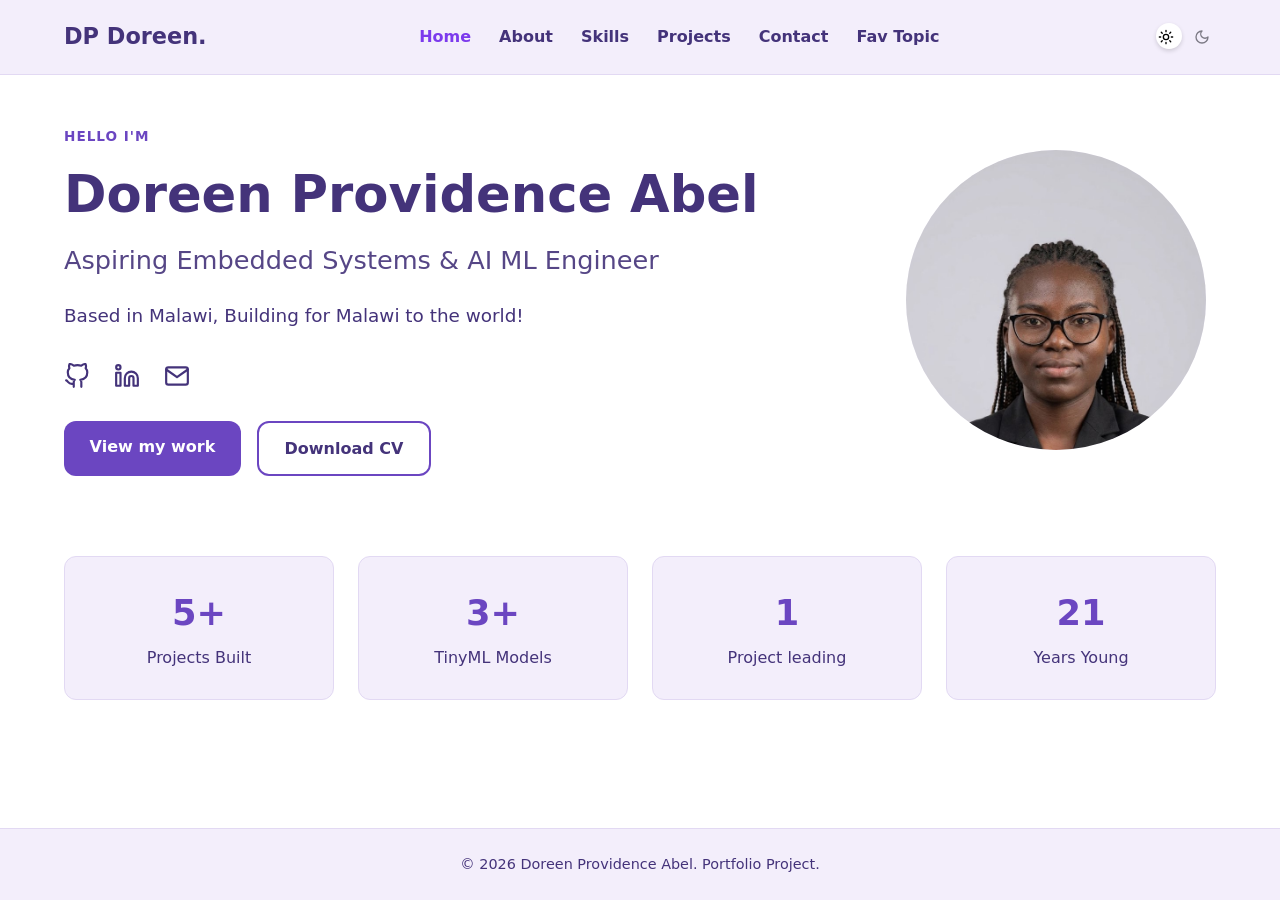
==== index.html @ f833980a "feat(hero): reposition core vector contact link paths between text rows and cta blocks" ====
<!DOCTYPE html>
<html lang="en">

<head>
    <meta charset="UTF-8">
    <meta name="viewport" content="width=device-width, initial-scale=1.0">
    <title>Doreen Providence Abel | Engineering Portfolio</title>
    <link rel="stylesheet" href="/css/style.css">
</head>

<body class="site-wrapper">

    <!-- UNIVERSAL HEADER COMPONENT -->
    <header>
        <nav class="nav-container">
            <div class="logo">DP Doreen.</div>

            <!-- Standard Desktop Navigation Links Container -->
            <ul class="nav-links">
                <li><a href="index.html" class="active">Home</a></li>
                <li><a href="about.html">About</a></li>
                <li><a href="skills.html">Skills</a></li>
                <li><a href="projects.html">Projects</a></li>
                <li><a href="contact.html">Contact</a></li>
                <li><a href="fav-topic.html">Fav Topic</a></li>
            </ul>

            <!-- Finalized Vector Pill Theme Switcher (Matches Your Design Reference) -->
            <button id="theme-toggle" class="theme-switch-pill" aria-label="Toggle Light and Dark Mode State">
                <span class="pill-thumb"></span>

                <!-- Vector Sun Line Icon -->
                <svg class="icon-sun" viewBox="0 0 24 24" fill="none" stroke="currentColor" stroke-width="2" stroke-linecap="round"
                    stroke-linejoin="round">
                    <circle cx="12" cy="12" r="4"></circle>
                    <path
                        d="M12 2v2M12 20v2M4.93 4.93l1.41 1.41M17.66 17.66l1.41 1.41M2 12h2M20 12h2M6.34 17.66l-1.41 1.41M19.07 4.93l-1.41 1.41">
                    </path>
                </svg>

                <!-- Vector Moon Line Icon -->
                <svg class="icon-moon" viewBox="0 0 24 24" fill="none" stroke="currentColor" stroke-width="2" stroke-linecap="round"
                    stroke-linejoin="round">
                    <path d="M12 3a6 6 0 0 0 9 9 9 9 0 1 1-9-9Z"></path>
                </svg>
            </button>

            <button id="hamburger-trigger" aria-label="Toggle Mobile Navigation Drawer">☰</button>
            </div>
        </nav>
    </header>


    <!-- HERO INTRODUCTION ELEMENT -->
    <main class="main-content">
        <section id="hero" class="hero-split-layout">
            <div class="hero-text-block">
                <span class="eyebrow-sub">HELLO I'M</span>
                <h1>Doreen Providence Abel</h1>
                <h2>Aspiring Embedded Systems & AI ML Engineer</h2>
                <p class="hero-tagline">Based in Malawi, Building for Malawi to the world!</p>
                <div class="hero-social-icons-row">
                    <!-- Clickable GitHub Vector Link -->
                    <a href="https://github.com/pro247" target="_blank" class="hero-icon-link" aria-label="Open GitHub Developer Node">
                        <svg viewBox="0 0 24 24" width="24" height="24" fill="none" stroke="currentColor" stroke-width="2"
                            stroke-linecap="round" stroke-linejoin="round">
                            <path
                                d="M9 19c-5 1.5-5-2.5-7-3m14 6v-3.87a3.37 3.37 0 0 0-.94-2.61c3.14-.35 6.44-1.54 6.44-7A5.44 5.44 0 0 0 20 4.77 5.07 5.07 0 0 0 19.91 1S18.73.65 16 2.48a13.38 13.38 0 0 0-7 0C6.27.65 5.09 1 5.09 1A5.07 5.07 0 0 0 5 4.77a5.44 5.44 0 0 0-1.5 3.78c0 5.42 3.3 6.61 6.44 7A3.37 3.37 0 0 0 9 18.13V22">
                            </path>
                        </svg>
                    </a>

                    <!-- Clickable LinkedIn Vector Link -->
                    <a href="https://www.linkedin.com/in/doreen-providence-abel " target="_blank" class="hero-icon-link"
                        aria-label="Open LinkedIn Professional Network">
                        <svg viewBox="0 0 24 24" width="24" height="24" fill="none" stroke="currentColor" stroke-width="2"
                            stroke-linecap="round" stroke-linejoin="round">
                            <path d="M16 8a6 6 0 0 1 6 6v7h-4v-7a2 2 0 0 0-2-2 2 2 0 0 0-2 2v7h-4v-7a6 6 0 0 1 6-6z"></path>
                            <rect x="2" y="9" width="4" height="12"></rect>
                            <circle cx="4" cy="4" r="2"></circle>
                        </svg>
                    </a>
                    <!-- Clickable Email Link (Routes straight to your Contact Terminal form page) -->
                    <a href="contact.html" class="hero-icon-link" aria-label="Route to Contact Terminal Form">
                        <svg viewBox="0 0 24 24" width="24" height="24" fill="none" stroke="currentColor" stroke-width="2"
                            stroke-linecap="round" stroke-linejoin="round">
                            <path d="M4 4h16c1.1 0 2 .9 2 2v12c0 1.1-.9 2-2 2H4c-1.1 0-2-.9-2-2V6c0-1.1.9-2 2-2z"></path>
                            <polyline points="22,6 12,13 2,6"></polyline>
                        </svg>
                    </a>
                </div>
                <div class="cta-action-group">
                    <a href="projects.html" class="btn btn-primary">View my work</a>
                    <a href="assets/Doreen_Abel's_CV.pdf" download class="btn btn-secondary">Download CV</a>
                </div>
            </div>

            <!-- Wireframe Canvas Circle Avatar Module Placeholder -->
            <div class="hero-avatar-wrapper">
                <img src="assets/Doreen_Profile_Photo.jpeg" alt="Doreen Providence Abel Avatar" class="avatar-img">

            </div>
        </section>

        <!-- 4-CELL GRID METRICS DISPLAY (Lecturer Layout Grid Criterion) -->
        <section id="metrics" class="metrics-panel-grid">
            <div class="metric-card">
                <h3>5+</h3>
                <p>Projects Built</p>
            </div>
            <div class="metric-card">
                <h3>3+</h3>
                <p>TinyML Models</p>
            </div>
            <div class="metric-card">
                <h3>1</h3>
                <p>Project leading</p>
            </div>
            <div class="metric-card">
                <h3>21</h3>
                <p>Years Young</p>
            </div>
        </section>
    </main>

    <!-- BOTTOM-CENTERED FIXED COPYRIGHT FOOTER -->
    <footer class="site-footer">
        <p>&copy; 2026 Doreen Providence Abel. Portfolio Project.</p>
    </footer>

    <script src="script.js"></script>
</body>

</html>
---- css/style.css ----
/* ==========================================================================
   1. GLOBAL SYSTEM VARIABLES (Calculated Palette & Universal Sans Font)
   ========================================================================== */
:root {
    /* Your Calculated Light Mode Design Palette Tokens */
    --color-bg: #FFFFFF;
    --color-surface: #F3EEFB;
    --color-text: #44337A;
    --color-accent: #6B46C1;
    --color-accent-hover: #7C3AED;
    --color-border: #E2D9F3;

    /* Layout Framework Sizing & Typography Scales */
    --font-sans: 'Inter', system-ui, -apple-system, sans-serif;
    /* Universal Clean Sans Regular Font Parameter */
    --max-width: 1200px;
    --radius: 12px;
    --transition: background-color 0.3s ease, color 0.3s ease, border-color 0.3s ease;
}

/* Dark Mode Variable Overrides (Theme Engine Variable Swap) */
[data-theme="dark"] {
    --color-bg: #121212;
    --color-surface: #1E1730;
    --color-text: #B794F4;
    --color-accent: #B794F4;
    --color-accent-hover: #D6BCFA;
    --color-border: #2D253E;
}

/* ==========================================================================
   2. STICKY FOOTER CORE ENGINE INITIALIZATION
   ========================================================================== */
* {
    box-sizing: border-box;
    margin: 0;
    padding: 0;
}

html,
body {
    height: 100%;
}

body {
    background-color: var(--color-bg);
    color: var(--color-text);
    font-family: var(--font-sans);
    transition: var(--transition);
    line-height: 1.6;
    display: flex;
    flex-direction: column;
    /* Vertically locks layout headers and footer parameters */
}

/* Container boxes center elements dynamically inside a fluid 12-column grid layout constraint */
main,
.main-content {
    flex: 1 0 auto;
    width: 100%;
    max-width: var(--max-width);
    margin: 0 auto;
    padding: 3rem 1.5rem;
}

/* Universal Fixed Sticky Bottom Centered Footer */
footer,
.site-footer {
    flex-shrink: 0;
    text-align: center;
    /* Forces copyright alignment to absolute bottom center */
    padding: 1.5rem;
    background-color: var(--color-surface);
    border-top: 1px solid var(--color-border);
    font-size: 0.9rem;
    font-weight: 500;
    transition: var(--transition);
}

/* Core Action Utility Buttons Tokens */
.btn {
    display: inline-block;
    padding: 0.8rem 1.6rem;
    background-color: var(--color-accent);
    color: #FFFFFF;
    text-decoration: none;
    border-radius: var(--radius);
    font-weight: 600;
    border: none;
    cursor: pointer;
    transition: var(--transition);
}

.btn:hover {
    background-color: var(--color-accent-hover);
}

/* ==========================================================================
   3. UNIVERSAL HEADERS & LINKS LOGIC (Flexbox Structural Rule)
   ========================================================================== */
header {
    background-color: var(--color-surface);
    border-bottom: 1px solid var(--color-border);
    transition: var(--transition);
    width: 100%;
}

.nav-container {
    max-width: var(--max-width);
    margin: 0 auto;
    display: flex;
    justify-content: space-between;
    align-items: center;
    padding: 1.2rem 1.5rem;
}

.logo {
    font-weight: 700;
    font-size: 1.4rem;
}

.nav-links {
    display: flex;
    list-style: none;
    gap: 1.75rem;
}

.nav-links a {
    color: var(--color-text);
    text-decoration: none;
    font-weight: 600;
    padding-bottom: 4px;
    transition: color 0.2s ease;
}

.nav-links a.active,
.nav-links a:hover {
    color: var(--color-accent-hover);
    border-bottom: none;
    text-decoration: none;

}

#theme-toggle {
    background: none;
    border: none;
    font-size: 1.3rem;
    cursor: pointer;
}

/* ==========================================================================
   4. HOME PAGE SCHEMATICS
   ========================================================================== */
.hero-split-layout {
    display: flex;
    justify-content: space-between;
    align-items: center;
    gap: 3rem;
    margin-bottom: 5rem;
    width: 100%;
}

.hero-text-block .eyebrow-sub {
    font-size: 0.85rem;
    font-weight: 700;
    letter-spacing: 1px;
    color: var(--color-accent);
}

.hero-text-block h1 {
    font-size: 3.2rem;
    font-weight: 700;
    margin: 0.3rem 0;
}

.hero-text-block {
    flex: 1;
    min-width: 0;
}

.hero-text-block h2 {
    font-size: 1.6rem;
    font-weight: 500;
    opacity: 0.9;
    margin-bottom: 1.25rem;
}

.hero-tagline {
    font-size: 1.15rem;
    margin-bottom: 2rem;
}

.cta-action-group {
    display: flex;
    gap: 1rem;
}

.btn-secondary {
    background-color: transparent;
    color: var(--color-text);
    border: 2px solid var(--color-accent);
}

.btn-secondary:hover {
    background-color: var(--color-surface);
}


.hero-avatar-wrapper {
    flex-shrink: 0;
    width: 320px;
    /* Absolute maximum boundary width */
    height: 320px;
    /* Absolute maximum boundary height */
    display: flex;
    justify-content: center;
    align-items: center;
    overflow: hidden;
    /* Prevents raw photo from blowing past the frame */
}

img.wireframe-avatar-circle,
.hero-avatar-wrapper img {
    width: 300px !important;
    /* Hard-locks the width to a clean, spacious dimension */
    height: 300px !important;
    /* Hard-locks the height to maintain a 1:1 square ratio block */
    max-width: 300px !important;
    max-height: 300px !important;
    border-radius: 50% !important;
    /* Crops rectangular picture corners into a flawless circle */
    object-fit: cover !important;
    object-position: center top !important;
    border: 3px var(--color-accent) !important;
    background-color: var(--color-surface);
    display: block !important;
}

.metrics-panel-grid {
    display: grid;
    grid-template-columns: repeat(4, 1fr);
    gap: 1.5rem;
}

.metric-card {
    background-color: var(--color-surface);
    border: 1px solid var(--color-border);
    padding: 1.75rem;
    border-radius: var(--radius);
    text-align: center;
}

.metric-card h3 {
    font-size: 2.2rem;
    color: var(--color-accent);
    margin-bottom: 0.25rem;
}

/* ==========================================================================
   5. ABOUT PAGE SCHEMATICS (Split Level Layout Dashboard)
   ========================================================================== */
.about-dashboard-layout {
    display: flex;
    gap: 3rem;
}

.profile-aside-card {
    flex: 1;
    background-color: var(--color-surface);
    border: 1px solid var(--color-border);
    border-radius: var(--radius);
    padding: 2.2rem;
    align-self: flex-start;
}

.profile-circle-placeholder {
    width: 85px;
    height: 85px;
    border-radius: 50%;
    background-color: var(--color-accent);
    color: #FFFFFF;
    display: flex;
    justify-content: center;
    align-items: center;
    font-weight: 700;
    font-size: 1.6rem;
    margin-bottom: 1.25rem;
}

.profile-subtitle-tag {
    font-size: 0.95rem;
    font-weight: 500;
    opacity: 0.8;
}

.card-separator {
    border: 0;
    height: 1px;
    background-color: var(--color-border);
    margin: 1.25rem 0;
}

.meta-data-table {
    list-style: none;
}

.meta-data-table li {
    padding: 0.6rem 0;
    border-bottom: 1px solid var(--color-border);
    font-size: 0.95rem;
}

.content-stream-panel {
    flex: 2;
}

.narrative-block,
.milestones-block {
    margin-bottom: 3rem;
}

.narrative-block h2,
.milestones-block h2,
.experience-block h2 {
    margin-bottom: 1.25rem;
    font-weight: 700;
}

.narrative-block p {
    margin-bottom: 1rem;
    font-size: 1.05rem;
}

.timeline-event-card {
    background-color: var(--color-surface);
    border-left: 4px solid var(--color-accent);
    padding: 1.5rem;
    margin-bottom: 1.5rem;
    border-radius: 0 var(--radius) var(--radius) 0;
}

.timeline-date {
    display: block;
    font-size: 0.85rem;
    font-weight: 700;
    color: var(--color-accent);
    margin-bottom: 0.35rem;
}

/* ==========================================================================
   6. SKILLS METRICS GRIDS STYLING
   ========================================================================== */
.skills-dashboard-grid {
    display: grid;
    grid-template-columns: 1fr 1fr;
    gap: 3rem;
}

.skills-column h2 {
    margin-bottom: 1.5rem;
    border-bottom: 2px solid var(--color-surface);
    padding-bottom: 0.5rem;
}

.skill-item {
    margin-bottom: 1.5rem;
}

.skill-name {
    display: block;
    font-weight: 600;
    margin-bottom: 0.5rem;
}

.progress-track {
    background-color: var(--color-surface);
    border: 1px solid var(--color-border);
    height: 14px;
    width: 100%;
    border-radius: 6px;
    overflow: hidden;
}

.progress-bar {
    background-color: var(--color-accent);
    height: 100%;
    border-radius: 6px;
}

/* ==========================================================================
   7. PROJECTS PAGE STYLING (Exact Parity Copy with your Figma Screenshot)
   ========================================================================== */
.projects-hero-header {
    margin-bottom: 3rem;
}

.projects-hero-header .eyebrow-text {
    font-size: 0.9rem;
    font-weight: 700;
    text-transform: uppercase;
    color: var(--color-accent);
}

.projects-hero-header h1 {
    font-size: 3rem;
    font-weight: 700;
    margin: 0.2rem 0;
}

.projects-showcase-grid {
    display: grid;
    grid-template-columns: repeat(3, 1fr);
    /* Enforces 3 Columns side-by-side matching desktop wireframe columns */
    gap: 1.5rem;
    margin-bottom: 5rem;
}

.project-card {
    background-color: var(--color-surface);
    border: 1px solid var(--color-border);
    border-radius: var(--radius);
    padding: 1.75rem;
    display: flex;
    flex-direction: column;
    min-height: 240px;
    transition: var(--transition);
}

.card-domain {
    font-size: 0.75rem;
    font-weight: 700;
    opacity: 0.6;
    text-transform: uppercase;
    letter-spacing: 0.5px;
}

.project-card h3 {
    font-size: 1.4rem;
    margin: 0.4rem 0;
    font-weight: 700;
}

.card-desc {
    font-size: 0.95rem;
    margin-bottom: 1.5rem;
    flex-grow: 1;
}

.tech-badge-container {
    display: flex;
    flex-wrap: wrap;
    gap: 0.5rem;
    margin-top: auto;
}

.tech-tag {
    background-color: var(--color-bg);
    border: 1px solid var(--color-border);
    padding: 0.3rem 0.65rem;
    font-size: 0.75rem;
    border-radius: 6px;
    font-weight: 600;
}

.soon-card {
    border: 1px dashed var(--color-accent);
    background-color: transparent;
    justify-content: center;
    text-align: center;
}

/* GitHub Async Display Section */
.github-cards-grid {
    display: grid;
    grid-template-columns: repeat(auto-fill, minmax(290px, 1fr));
    gap: 1.5rem;
    margin-top: 2rem;
}

/*8. FAVORITE TOPIC LONGFORM ARTICLE VIEW */

.article-header {
    text-align: center;
    margin-bottom: 3rem;
}

.wireframe-image-block {
    background-color: var(--color-surface);
    border: 1px solid var(--color-border);
    border-radius: var(--radius);
    margin: 2.5rem 0;
    padding: 1.5rem;
}

.x-box-graphic {
    position: relative;
    width: 100%;
    height: 220px;
    display: flex;
    justify-content: center;
    align-items: center;
}

.x-box-graphic svg {
    position: absolute;
    top: 0;
    left: 0;
    width: 100%;
    height: 100%;
    opacity: 0.3;
}

.placeholder-caption {
    position: relative;
    z-index: 5;
    background-color: var(--color-bg);
    padding: 0.6rem 1.2rem;
    border-radius: var(--radius);
    border: 1px solid var(--color-border);
    font-size: 0.85rem;
    font-weight: 500;
}

/* ==========================================================================9. CONTACT FORMS SCHEMATICS========================================================================== */
.contact-grid-wrapper {
    display: grid;
    grid-template-columns: 1fr 1.3fr;
    gap: 4rem;
}

.message-form-panel {
    background-color: var(--color-surface);
    border: 1px solid var(--color-border);
    padding: 2.5rem;
    border-radius: var(--radius);
}

.form-row-split {
    display: grid;
    grid-template-columns: 1fr 1fr;
    gap: 1.25rem;
}

.input-group {
    margin-bottom: 1.4rem;
}

.input-group label {
    display: block;
    font-size: 0.85rem;
    font-weight: 700;
    margin-bottom: 0.4rem;
}

.input-group input,
.input-group textarea {
    width: 100%;
    padding: 0.8rem;
    border: 1px solid var(--color-border);
    background-color: var(--color-bg);
    color: var(--color-text);
    font-family: var(--font-sans);
    border-radius: 8px;
}

.btn-submit {
    width: 100%;
    padding: 0.9rem;
    font-size: 1rem;
}

/* ==========================================================================10. MOBILE CROSS-VIEWPORT FALLBACK OVERRIDES (Responsive Compaction Engine)========================================================================== */
@media (max-width: 950px) {

    main,
    .main-content {
        padding: 2rem 1.25rem;
    }

    .nav-container {
        flex-direction: column;
        gap: 1.25rem;
    }

    .nav-links {
        flex-wrap: wrap;
        justify-content: center;
        gap: 1.2rem;
    }

    #hero {
        flex-direction: column-reverse;
        text-align: center;
    }

    .cta-action-group {
        justify-content: center;
    }

    .metrics-panel-grid {
        grid-template-columns: repeat(2, 1fr);
    }

    .about-dashboard-layout,
    .skills-dashboard-grid,
    .contact-grid-wrapper {
        grid-template-columns: 1fr;
        display: flex;
        flex-direction: column;
        gap: 2rem;
    }

    /* Collapses the 3-column project cards grid down into single file column matching mobile wireframes */
    .projects-showcase-grid {
        grid-template-columns: 1fr;
    }

    .form-row-split {
        grid-template-columns: 1fr;
        gap: 0;
    }
}

/* ==========================================================================
   FIGMA CANVAS ALIGNED SKILLS PAGE STYLING (Screenshot Parity Grounding)
   ========================================================================== */
.skills-hero-header {
    margin-bottom: 3rem;
}

.skills-hero-header .eyebrow-text {
    font-size: 0.95rem;
    font-weight: 600;
    text-transform: uppercase;
    color: var(--color-accent);
}

.skills-hero-header h1 {
    font-size: 3rem;
    margin: 0.2rem 0;
    font-weight: 700;
}

/* 2-Column Wide Dashboard Splitting Layout Base */
.skills-dashboard-grid {
    display: grid;
    grid-template-columns: 1fr 1fr;
    /* Spans perfectly across your grid columns */
    gap: 2rem;
}

/* The larger background panel containers from your screenshot */
.skills-column-card {
    background-color: var(--color-surface);
    border: 1px solid var(--color-border);
    border-radius: var(--radius);
    padding: 2.2rem;
}

.skills-column-card h2 {
    font-size: 1.35rem;
    font-weight: 700;
    margin-bottom: 1.5rem;
}

.skills-list-stack {
    display: flex;
    flex-direction: column;
    gap: 0.85rem;
}

/* White rounded-corner individual badge cards directly mirroring your wireframe fields */
.skill-badge-row {
    background-color: var(--color-bg);
    color: var(--color-text);
    border: 1px solid var(--color-border);
    padding: 0.85rem 1.25rem;
    border-radius: 6px;
    font-weight: 500;
    font-size: 1rem;
    transition: var(--transition);
}

.skill-badge-row:hover {
    border-color: var(--color-accent);
    padding-left: 1.5rem;
    /* Subtle elegant hover shift interaction */
}

/* Media Query overrides break columns vertically automatically for narrow mobile frames */
@media (max-width: 850px) {
    .skills-dashboard-grid {
        grid-template-columns: 1fr;
        gap: 1.5rem;
    }
}

/* ==========================================================================
   FAV TOPIC DOUBLE COLUMN SYSTEM STYLE MAP 
   ========================================================================== */
.article-master-heading {
    text-align: center;
    margin-bottom: 3.5rem;
}

.article-master-heading h1 {
    font-size: 2.5rem;
    font-weight: 700;
}

.article-split-grid {
    display: grid;
    grid-template-columns: 1fr 1fr;
    /* Two columns side-by-side matching columns 1-6 and 7-12 */
    gap: 3rem;
}

.wireframe-caption {
    font-size: 0.9rem;
    font-style: italic;
    opacity: 0.8;
    margin-top: 0.5rem;
    text-align: center;
}

.article-text-content h3 {
    font-size: 1.4rem;
    margin: 1.25rem 0 0.5rem 0;
    font-weight: 700;
}

.article-text-content p {
    font-size: 1.05rem;
    opacity: 0.9;
}

/* ==========================================================================
   404 ERROR STATE ABSOLUTE CENTERING ENGINE
   ========================================================================== */
.error-page-alignment {
    display: flex;
    justify-content: center;
    align-items: center;
    min-height: 65vh;
}

.error-centered-panel {
    text-align: center;
    max-width: 650px;
}

.error-code-title {
    font-size: 7rem;
    font-weight: 800;
    line-height: 1;
    color: var(--color-text);
    margin-bottom: 1rem;
}

.error-centered-panel h2 {
    font-size: 1.8rem;
    font-weight: 600;
    margin-bottom: 0.5rem;
}

.error-subtitle {
    font-size: 1rem;
    opacity: 0.8;
    margin-bottom: 2.5rem;
}

/* Responsive folding rule matches mobile configurations automatically */
@media (max-width: 850px) {
    .article-split-grid {
        grid-template-columns: 1fr;
        /* Collapses text columns straight down on phone frames */
        gap: 2rem;
    }
}

/* ==========================================================================
   404 SERVER EXCEPTION CUSTOM CANVAS OVERRIDES
   ========================================================================== */
.error-body-canvas {
    justify-content: center;
    align-items: center;
    background-color: var(--color-bg);
}

.error-page-alignment {
    display: flex;
    justify-content: center;
    align-items: center;
    min-height: 80vh;
    /* Expands container view since header block is removed */
}

/* ==========================================================================
   CONTACT SOCIAL CARDS GRID SYSTEM (Figma Design Parity Map)
   ========================================================================== */

/* 1. Split Layout Grid Wrapper */
.contact-grid-wrapper {
    display: grid;
    grid-template-columns: 1fr 1.3fr;
    /* Splits left column vs right form panel */
    gap: 3.5rem;
    margin-top: 2rem;
}

/* 2. Left Column Layout Spacing */
.social-links-panel .section-eyebrow {
    font-size: 0.9rem;
    font-weight: 700;
    text-transform: uppercase;
    letter-spacing: 0.5px;
    color: var(--color-accent);
}

.social-links-panel h2 {
    font-size: 2.5rem;
    font-weight: 700;
    margin: 0.2rem 0 0.75rem 0;
}

.section-tagline {
    font-size: 1.05rem;
    opacity: 0.9;
    margin-bottom: 2rem;
    line-height: 1.5;
}

/* 3. Vertical Stack Container for Your Cards */
.contact-method-cards {
    display: flex;
    flex-direction: column;
    gap: 1rem;
    /* Creates exact separation margins between boxes */
}

/* 4. The Individual Boxed Cards (Directly Mirroring Your Figma Boxes) */
.contact-card {
    background-color: var(--color-surface);
    /* Light purple calculated surface tint */
    border: 1px solid var(--color-border);
    border-radius: var(--radius);
    /* Rounded corner variables matching design system */
    padding: 1.25rem 1.5rem;
    display: flex;
    flex-direction: column;
    /* Stacks bold labels on top of text handles */
    gap: 0.25rem;
    text-decoration: none;
    /* Keeps anchors from displaying standard underlines */
    color: var(--color-text);
    transition: var(--transition);
}

/* Styling the Bold Technical Headers inside your cards */
.contact-card strong {
    font-size: 0.8rem;
    text-transform: uppercase;
    letter-spacing: 0.5px;
    color: var(--color-accent);
    font-weight: 700;
}

/* Styling the raw detail text labels inside your cards */
.contact-card span {
    font-size: 1rem;
    word-break: break-all;
    /* Keeps long email addresses from clipping out of the boxes */
}

/* Special styling override variant box for your Download Link Card */
.download-card {
    border: 1px solid var(--color-accent);
    cursor: pointer;
}

/* Interactive hover response tracking */
.contact-card:hover {
    border-color: var(--color-accent-hover);
    background-color: var(--color-bg);
    /* Swaps backgrounds smoothly to highlight focus */
    transform: translateY(-2px);
    /* Subtle shift up interaction */
}

/* 5. Mobile Responsive Auto-collapse Overrides */
@media (max-width: 900px) {
    .contact-grid-wrapper {
        grid-template-columns: 1fr;
        /* Collapses split panels onto single lines for phones */
        gap: 2.5rem;
    }
}

/* ==========================================================================
   CONTACT WORKSPACE LAYOUT (Figma Screenshot Grid Parity Mapping)
   ========================================================================== */

/* 1. Master Parallel Column Split */
.contact-grid-wrapper {
    display: grid;
    grid-template-columns: 1fr 1.15fr;
    /* Matches the exact spacing ratio from your screenshot */
    gap: 3.5rem;
    align-items: start;
    margin-top: 1.5rem;
}

.social-links-panel .section-eyebrow {
    font-size: 0.95rem;
    font-weight: 500;
    opacity: 0.8;
}

.social-links-panel h2 {
    font-size: 2.2rem;
    font-weight: 700;
    margin: 0.2rem 0 0.5rem 0;
}

.section-tagline {
    font-size: 1.05rem;
    opacity: 0.9;
    margin-bottom: 2.5rem;
    line-height: 1.5;
}

.contact-method-cards {
    display: flex;
    flex-direction: column;
    gap: 1.25rem;
    /* Precise spacing gap height separating tiles */
}

/* 2. Left Row Box Modules (Shaded Background Cards with Rounded Corners) */
.contact-card {
    background-color: var(--color-surface);
    /* Uses your purple design background token */
    border: 1px solid var(--color-border);
    border-radius: var(--radius);
    padding: 1.2rem 1.5rem;
    display: flex;
    align-items: center;
    /* Horizontally rows your placeholder icons alongside your text details */
    gap: 1.25rem;
    text-decoration: none;
    color: var(--color-text);
    transition: var(--transition);
}

/* Left Icon Placement Circular Node Box */
.card-icon-placeholder {
    width: 42px;
    height: 42px;
    border-radius: 50%;
    background-color: var(--color-bg);
    /* Contrast circle container */
    border: 1px solid var(--color-border);
    display: flex;
    justify-content: center;
    align-items: center;
    flex-shrink: 0;
}

/* Simple fallback visual center dot inside your icon holder circles */
.fallback-dot {
    width: 6px;
    height: 6px;
    border-radius: 50%;
    background-color: var(--color-accent);
}

.card-text-group {
    display: flex;
    flex-direction: column;
    gap: 0.15rem;
}

.card-text-group strong {
    font-size: 0.8rem;
    text-transform: uppercase;
    letter-spacing: 0.5px;
    opacity: 0.8;
}

.card-text-group span {
    font-size: 1rem;
    font-weight: 500;
    word-break: break-all;
}

/* Special full-width variant link block for your Resume container */
.download-card-node {
    cursor: pointer;
    font-weight: 600;
}

.contact-card:hover {
    border-color: var(--color-accent);
    background-color: var(--color-bg);
}

/* 3. Right Column Form Background Panel */
.message-form-panel {
    background-color: var(--color-surface);
    /* Shaded gray/purple container card panel matching your canvas */
    border: 1px solid var(--color-border);
    padding: 2.5rem;
    border-radius: var(--radius);
}

.form-row-split {
    display: grid;
    grid-template-columns: 1fr 1fr;
    /* Splitting row for First Name / Last Name */
    gap: 1.25rem;
}

.input-group {
    margin-bottom: 1.5rem;
}

.input-group label {
    display: block;
    font-size: 1rem;
    font-weight: 500;
    margin-bottom: 0.5rem;
}

/* Clear, borderless white text input elements directly matching your image blocks */
.input-group input,
.input-group textarea {
    width: 100%;
    padding: 0.9rem 1rem;
    border: 1px solid var(--color-border);
    background-color: var(--color-bg);
    /* Pure white internal input substrate */
    color: var(--color-text);
    font-family: var(--font-sans);
    border-radius: 6px;
    font-size: 1rem;
    transition: var(--transition);
}

.input-group input:focus,
.input-group textarea:focus {
    outline: none;
    border-color: var(--color-accent);
    background-color: var(--color-bg);
}

/* Centered submission button component box matching your bottom card track */
.btn-submit-node {
    width: 100%;
    padding: 1rem;
    background-color: var(--color-bg);
    /* Flat white card button appearance matching sketch reference */
    color: var(--color-text);
    border: 1px solid var(--color-border);
    border-radius: 6px;
    font-size: 1rem;
    font-weight: 600;
    cursor: pointer;
    transition: var(--transition);
}

.btn-submit-node:hover {
    background-color: var(--color-accent);
    color: #FFFFFF;
    border-color: var(--color-accent);
}

/* 4. Cross-Viewport Mobile Adjustments */
@media (max-width: 950px) {
    .contact-grid-wrapper {
        grid-template-columns: 1fr;
        display: flex;
        flex-direction: column;
        gap: 2rem;
    }

    .form-row-split {
        grid-template-columns: 1fr;
        gap: 0;
    }

    .message-form-panel {
        padding: 1.5rem;
    }
}

/* ==========================================================================
   MOBILE HAMBURGER DRAWER & RESPONSIVE NAV COMPONENT STYLES
   ========================================================================== */
.nav-utilities {
    display: flex;
    align-items: center;
    gap: 1.25rem;
}

#hamburger-trigger {
    display: none;
    /* Hidden by default on standard wide desktop monitors */
    background: none;
    border: none;
    font-size: 1.6rem;
    color: var(--color-text);
    cursor: pointer;
    padding: 0.25rem;
    transition: var(--transition);
}

/* Responsive Viewport Breakdown (Overrides standard mobile menu layout) */
@media (max-width: 950px) {
    #hamburger-trigger {
        display: block;
        /* Turns on the hamburger icon button component across phone frames */
    }

    /* Transforms the standard links row list into an absolute positioned drop-down panel */
    .nav-links {
        display: flex;
        flex-direction: column;
        position: absolute;
        top: 70px;
        /* Sits perfectly beneath the header row boundary line */
        left: 0;
        width: 100%;
        background-color: var(--color-surface);
        border-bottom: 2px solid var(--color-border);
        padding: 2rem;
        gap: 1.5rem;
        text-align: center;
        z-index: 999;

        /* Interactive Animation Logic: Hidden off-screen by default until class is added */
        opacity: 0;
        visibility: hidden;
        transform: translateY(-10px);
        transition: opacity 0.3s ease, transform 0.3s ease, visibility 0.3s ease;
    }

    /* Attached via JavaScript instantly when the hamburger button node is clicked */
    .nav-links.active {
        opacity: 1;
        visibility: visible;
        transform: translateY(0);
        border-bottom: none;
    }
}

/* ==========================================================================
   PILL SLIDER THEME TOGGLE (Figma Screenshot Design Parity Mapping)
   ========================================================================== */
.theme-switch-pill {
    position: relative;
    width: 64px;
    height: 34px;
    border-radius: 30px;
    background-color: #E2D9F3;
    /* Light background tracking track */
    border: 1px solid var(--color-border);
    display: flex;
    align-items: center;
    justify-content: space-between;
    padding: 0 6px;
    cursor: pointer;
    transition: background-color 0.3s ease, border-color 0.3s ease;
}

/* The Sliding Circular Interior Button Knob (Thumb) */
.pill-thumb {
    position: absolute;
    top: 3px;
    left: 4px;
    width: 26px;
    height: 26px;
    border-radius: 50%;
    background-color: #FFFFFF;
    /* High contrast solid canvas knob mask */
    box-shadow: 0 2px 4px rgba(0, 0, 0, 0.15);
    transition: transform 0.3s cubic-bezier(0.4, 0, 0.2, 1), background-color 0.3s ease;
    z-index: 1;
}

/* Vector Line SVG Icons Internal Layout Settings */
.theme-switch-pill svg {
    width: 16px;
    height: 16px;
    z-index: 2;
    /* Keeps line icons layered clearly on top of the slide track knob */
    position: relative;
    transition: color 0.3s ease;
}

.theme-switch-pill .icon-sun {
    color: #000000;
    /* Dark highlight path for selected sun in light mode */
}

.theme-switch-pill .icon-moon {
    color: #7C7A85;
    /* Semi-transparent dormant state for moon in light mode */
}

/* --------------------------------------------------------------------------
   ACTIVE DARK MODE OVERRIDES (Dynamic Slider Transitions via Parent Body Selector)
   -------------------------------------------------------------------------- */
[data-theme="dark"] .theme-switch-pill {
    background-color: #0D0A14;
    /* Deep dark capsule frame substrate background */
    border-color: #2D253E;
}

/* Shifts the interior knob slider position smoothly from left to right side */
[data-theme="dark"] .theme-switch-pill .pill-thumb {
    transform: translateX(28px);
    background-color: #242132;
    /* Deep violet dark knob surface mask background */
}

[data-theme="dark"] .theme-switch-pill .icon-sun {
    color: #555261;
    /* Dims sun icon into dormant background state */
}

[data-theme="dark"] .theme-switch-pill .icon-moon {
    color: #FFFFFF;
    /* Illuminates clean white moon vector lines instantly */
}

/* ==========================================================================
   11. COMPREHENSIVE FLUID RESPONSIVE ENGINE (Eliminates Side Margins & Empty Gaps)
   ========================================================================== */
@media (max-width: 950px) {

    /* 1. Global Container Reset handles fluid padding footprints across phone windows */
    main,
    .main-content {
        padding: 1.5rem 1rem !important;
        width: 100% !important;
        max-width: 100% !important;
    }

    /* 2. ABOUT PAGE FLUID ENGINE */
    .about-dashboard-layout {
        display: flex !important;
        flex-direction: column !important;
        /* Disables rigid side columns; forces vertical layout stream */
        gap: 2rem !important;
        width: 100% !important;
    }

    /* Your left dashboard card from the image now expands fully to fill the screen boundaries edge-to-edge */
    .profile-aside-card {
        width: 100% !important;
        max-width: 100% !important;
        flex: none !important;
        padding: 2rem 1.5rem !important;
        /* Plump internal spacing cushion */
    }

    .content-stream-panel {
        width: 100% !important;
        flex: none !important;
    }

    .timeline-event-card {
        flex-direction: column !important;
        /* Stacks dates cleanly under technical titles on phones */
        gap: 0.5rem !important;
        width: 100% !important;
    }

    .timeline-date {
        text-align: left !important;
    }

    /* 3. CONTACT PAGE ANTI-SQUISH FLUID ENGINE */
    .contact-grid-wrapper {
        display: flex !important;
        flex-direction: column !important;
        /* Stacks contact card items above form containers */
        gap: 2rem !important;
        width: 100% !important;
    }

    /* Left row information layout tiles expand fully */
    .social-links-panel {
        width: 100% !important;
    }

    .contact-method-cards {
        width: 100% !important;
        gap: 1rem !important;
    }

    .contact-card {
        width: 100% !important;
        /* Expands individual contact boxes across screen width */
    }

    /* Your Right Message Panel expands gracefully from tiny squished shapes into an elegant, clear card layout */
    .message-form-panel {
        width: 100% !important;
        max-width: 100% !important;
        padding: 2rem 1.5rem !important;
        /* Luxurious room boundaries for clean form layouts */
    }

    /* Converts first name/last name columns into clean, long stacked input layout fields */
    .form-row-split {
        display: flex !important;
        flex-direction: column !important;
        gap: 0 !important;
    }

    .input-group {
        width: 100% !important;
        margin-bottom: 1.5rem !important;
    }

    .input-group input,
    .input-group textarea {
        width: 100% !important;
        /* Hard-locks typing fields to consume 100% card track widths */
        font-size: 1rem !important;
    }

    .btn-submit-node {
        width: 100% !important;
        /* Clean wide call-to-action button layout */
        padding: 1.1rem !important;
    }
}

/* ==========================================================================
   HOMEPAGE INTERIOR HERO SOCIAL ICONS ROW SYSTEM
   ========================================================================== */
.hero-social-icons-row {
    display: flex;
    gap: 1.5rem;
    /* Spacious padding margins separating individual icons */
    margin-bottom: 2rem;
    /* Creates clean breathing separation room above buttons */
    align-items: center;
}

/* Base style rules for your new inline SVG vector icons */
.hero-icon-link {
    display: flex;
    justify-content: center;
    align-items: center;
    color: var(--color-text);
    /* Automatically syncs with light/dark text theme colors */
    text-decoration: none;
    transition: transform 0.2s ease, color 0.2s ease;
}

.hero-icon-link svg {
    width: 26px;
    /* High visibility scaling sizing */
    height: 26px;
}

/* Interactive hover color transformation engine */
.hero-icon-link:hover {
    color: var(--color-accent-hover);
    /* Switches to your calculated brand purple on focus */
    transform: translateY(-3px);
    /* Elegant physical float feedback shift */
}

/* Responsive adjustment targets small minimized screen tracking layout frames */
@media (max-width: 950px) {
    .hero-social-icons-row {
        justify-content: center;
        /* Centers icons neatly alongside your phone text block alignment */
        margin-bottom: 1.75rem;
    }
}
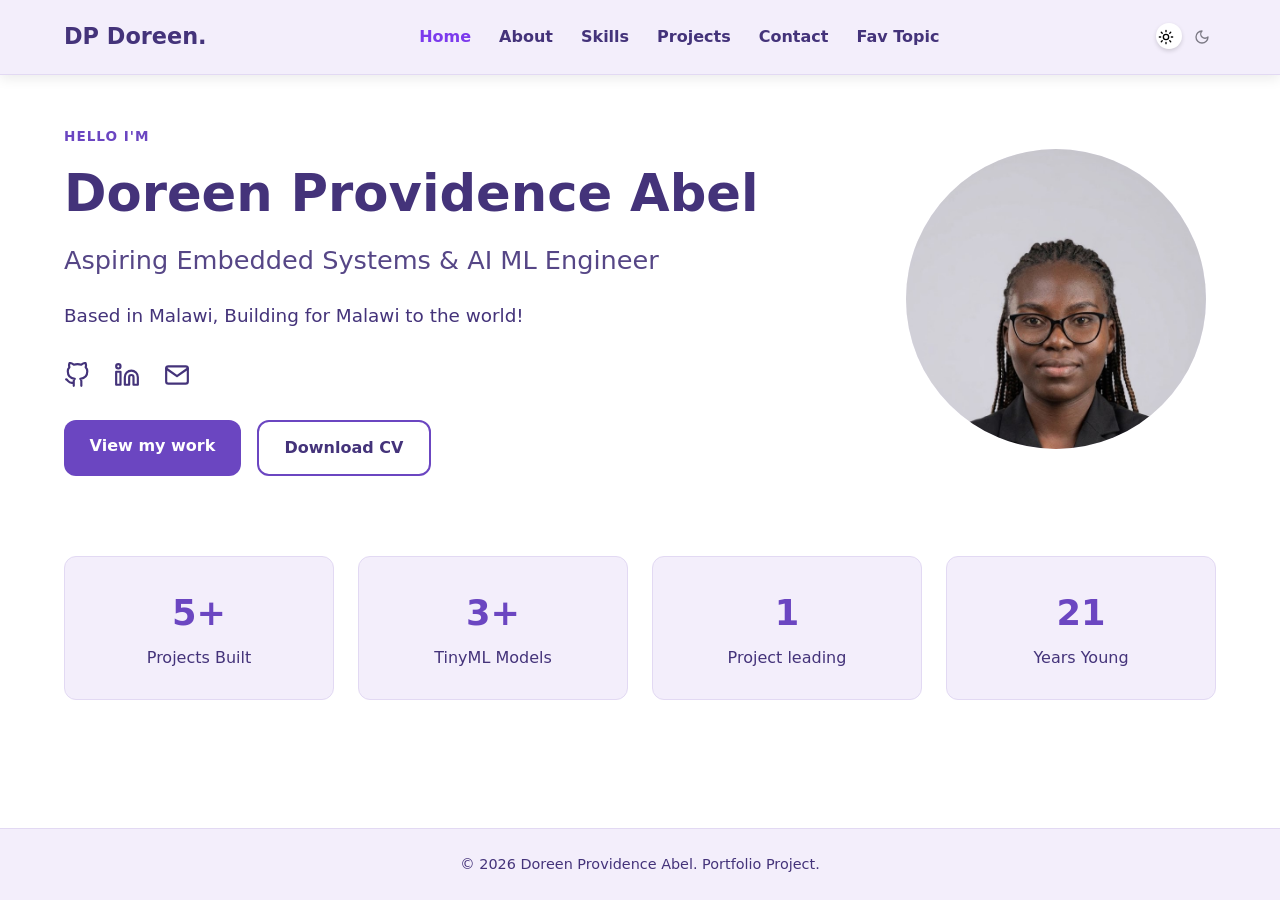
==== commit 31c1189a: "modifying the js file access in all html pages" ====
--- a/index.html
+++ b/index.html
@@ -5,7 +5,7 @@
     <meta charset="UTF-8">
     <meta name="viewport" content="width=device-width, initial-scale=1.0">
     <title>Doreen Providence Abel | Engineering Portfolio</title>
-    <link rel="stylesheet" href="/css/style.css">
+    <link rel="stylesheet" href="./css/style.css">
 </head>
 
 <body class="site-wrapper">
@@ -46,7 +46,7 @@
             </button>
 
             <button id="hamburger-trigger" aria-label="Toggle Mobile Navigation Drawer">☰</button>
-            </div>
+
         </nav>
     </header>
 
@@ -128,7 +128,7 @@
         <p>&copy; 2026 Doreen Providence Abel. Portfolio Project.</p>
     </footer>
 
-    <script src="script.js"></script>
+    <script src="./script.js"></script>
 </body>
 
 </html>
--- a/css/style.css
+++ b/css/style.css
@@ -9,10 +9,7 @@
     --color-accent: #6B46C1;
     --color-accent-hover: #7C3AED;
     --color-border: #E2D9F3;
-
-    /* Layout Framework Sizing & Typography Scales */
     --font-sans: 'Inter', system-ui, -apple-system, sans-serif;
-    /* Universal Clean Sans Regular Font Parameter */
     --max-width: 1200px;
     --radius: 12px;
     --transition: background-color 0.3s ease, color 0.3s ease, border-color 0.3s ease;
@@ -103,6 +100,11 @@
     border-bottom: 1px solid var(--color-border);
     transition: var(--transition);
     width: 100%;
+    position: fixed;
+    top: 0;
+    left: 0;
+    z-index: 999999;
+    box-shadow: 0 4px 12px rgba(0, 0, 0, 0.08);
 }
 
 .nav-container {
@@ -117,6 +119,11 @@
 .logo {
     font-weight: 700;
     font-size: 1.4rem;
+}
+
+main,
+.main-content {
+    margin-top: 75px !important;
 }
 
 .nav-links {
@@ -137,15 +144,27 @@
 .nav-links a:hover {
     color: var(--color-accent-hover);
     border-bottom: none;
-    text-decoration: none;
-
-}
-
-#theme-toggle {
+    text-decoration: none !important;
+
+}
+
+.nav-utilities {
+    display: flex;
+    gap: 1.25rem;
+    align-items: center;
+}
+
+#theme-toggle,
+#hamburger-trigger {
     background: none;
     border: none;
-    font-size: 1.3rem;
+    font-size: 1.4rem;
     cursor: pointer;
+    color: var(--color-text);
+}
+
+#hamburger-trigger {
+    display: none;
 }
 
 /* ==========================================================================
@@ -319,6 +338,13 @@
     margin-bottom: 3rem;
 }
 
+.narrative-block h1,
+.milestones-block h1,
+.experience-block h1 {
+    margin-bottom: 1.25rem;
+    font-weight: 700;
+}
+
 .narrative-block h2,
 .milestones-block h2,
 .experience-block h2 {
@@ -372,21 +398,6 @@
     margin-bottom: 0.5rem;
 }
 
-.progress-track {
-    background-color: var(--color-surface);
-    border: 1px solid var(--color-border);
-    height: 14px;
-    width: 100%;
-    border-radius: 6px;
-    overflow: hidden;
-}
-
-.progress-bar {
-    background-color: var(--color-accent);
-    height: 100%;
-    border-radius: 6px;
-}
-
 /* ==========================================================================
    7. PROJECTS PAGE STYLING (Exact Parity Copy with your Figma Screenshot)
    ========================================================================== */
@@ -482,6 +493,18 @@
 .article-header {
     text-align: center;
     margin-bottom: 3rem;
+}
+
+.article-text-content p {
+    font-size: 1.05rem;
+    opacity: 0.9;
+    margin-bottom: 1.5rem;
+    line-height: 1.6;
+
+}
+
+.article-text-content p:last-child {
+    margin-bottom: 0;
 }
 
 .wireframe-image-block {
@@ -575,18 +598,66 @@
     main,
     .main-content {
         padding: 2rem 1.25rem;
+        width: 100%;
+        max-width: 100%;
     }
 
     .nav-container {
+        flex-direction: row;
+        display: flex;
+        justify-content: space-between;
+        padding: 1rem;
+        position: relative;
+    }
+
+    #hamburger-trigger {
+        display: block;
+        order: 1;
+        position: relative;
+        z-index: 10000;
+    }
+
+    .logo {
+        order: 2;
+        text-align: center;
+        flex-grow: 1;
+    }
+
+    .nav-utilities {
+        order: 3;
+        gap: 0.5rem;
+    }
+
+    .nav-links {
+        display: flex;
         flex-direction: column;
-        gap: 1.25rem;
-    }
-
-    .nav-links {
-        flex-wrap: wrap;
-        justify-content: center;
-        gap: 1.2rem;
-    }
+        position: fixed;
+        top: 0;
+        left: 0;
+        height: 100vh;
+        width: 280px;
+        max-width: 80%;
+        background-color: var(--color-surface);
+        border-right: 1px solid var(--color-border);
+        border-bottom: none;
+        padding: 6rem 2rem 2rem 2rem;
+        gap: 2rem;
+        text-align: left;
+        z-index: 9999;
+        box-shadow: 4px 0 15px rgba(0, 0, 0, 0.1);
+        opacity: 1;
+        visibility: visible;
+        transform: translateX(0);
+        transition: opacity 0.3s ease, transform 0.3s, cubic-bezier(0.4, 0, 0.2, 1), visibility 0.3s ease;
+
+    }
+
+    .nav-links.active {
+        opacity: 1;
+        visibility: visible;
+        transform: translateX(0);
+    }
+
 
     #hero {
         flex-direction: column-reverse;
@@ -603,11 +674,20 @@
 
     .about-dashboard-layout,
     .skills-dashboard-grid,
+    .article-split-grid,
     .contact-grid-wrapper {
         grid-template-columns: 1fr;
         display: flex;
         flex-direction: column;
         gap: 2rem;
+        width: 100%;
+    }
+
+    .profile-aside-card,
+    .message-form-panel {
+        width: 100%;
+        max-width: 100%;
+        padding: 1.5rem;
     }
 
     /* Collapses the 3-column project cards grid down into single file column matching mobile wireframes */
@@ -616,8 +696,31 @@
     }
 
     .form-row-split {
+        display: flex;
+        flex-direction: column;
         grid-template-columns: 1fr;
         gap: 0;
+
+    }
+
+    .input-group input,
+    .input-group textarea {
+        width: 100%;
+        font-size: 1rem;
+    }
+
+    .btn-submit-node {
+        width: 100%;
+        font-size: 1.1rem;
+    }
+
+    .timeline-event-card {
+        flex-direction: column;
+        gap: 0.5rem;
+    }
+
+    .timeline-date {
+        text-align: left;
     }
 }
 
@@ -899,104 +1002,120 @@
 /* ==========================================================================
    CONTACT WORKSPACE LAYOUT (Figma Screenshot Grid Parity Mapping)
    ========================================================================== */
-
-/* 1. Master Parallel Column Split */
+/* ==========================================================================
+   9. CONTACT PAGE SCHEMATICS (Snug Sizing & Real Icon Alignment)
+   ========================================================================== */
 .contact-grid-wrapper {
     display: grid;
     grid-template-columns: 1fr 1.15fr;
-    /* Matches the exact spacing ratio from your screenshot */
-    gap: 3.5rem;
+    gap: 3rem;
     align-items: start;
+}
+
+.contact-method-cards {
+    display: flex;
+    flex-direction: column;
+    gap: 0.75rem;
+    /* Tighter gap matching sleek layout boxes */
     margin-top: 1.5rem;
 }
 
-.social-links-panel .section-eyebrow {
-    font-size: 0.95rem;
-    font-weight: 500;
-    opacity: 0.8;
-}
-
-.social-links-panel h2 {
-    font-size: 2.2rem;
-    font-weight: 700;
-    margin: 0.2rem 0 0.5rem 0;
-}
-
-.section-tagline {
-    font-size: 1.05rem;
-    opacity: 0.9;
-    margin-bottom: 2.5rem;
-    line-height: 1.5;
-}
-
-.contact-method-cards {
-    display: flex;
-    flex-direction: column;
-    gap: 1.25rem;
-    /* Precise spacing gap height separating tiles */
-}
-
-/* 2. Left Row Box Modules (Shaded Background Cards with Rounded Corners) */
+/* Snug Left Social Cards (Height reduced to tightly wrap text) */
 .contact-card {
     background-color: var(--color-surface);
-    /* Uses your purple design background token */
     border: 1px solid var(--color-border);
     border-radius: var(--radius);
-    padding: 1.2rem 1.5rem;
+    padding: 0.85rem 1.25rem;
+    /* Drastically cut padding height down from 2.2rem */
     display: flex;
     align-items: center;
-    /* Horizontally rows your placeholder icons alongside your text details */
-    gap: 1.25rem;
+    gap: 1rem;
     text-decoration: none;
     color: var(--color-text);
     transition: var(--transition);
 }
 
-/* Left Icon Placement Circular Node Box */
-.card-icon-placeholder {
-    width: 42px;
-    height: 42px;
-    border-radius: 50%;
-    background-color: var(--color-bg);
-    /* Contrast circle container */
-    border: 1px solid var(--color-border);
-    display: flex;
-    justify-content: center;
+/* Brand-Matching Crisp Vector Icon Link Properties */
+.contact-svg-icon {
+    width: 22px;
+    height: 22px;
+    color: var(--color-accent);
+    /* Automatically absorbs light/dark purple variables */
+    flex-shrink: 0;
+    transition: var(--transition);
+}
+
+.card-text-group {
+    display: flex;
+    flex-direction: row;
+    gap: 0.5rem;
+    flex-wrap: wrap;
     align-items: center;
-    flex-shrink: 0;
-}
-
-/* Simple fallback visual center dot inside your icon holder circles */
-.fallback-dot {
-    width: 6px;
-    height: 6px;
-    border-radius: 50%;
-    background-color: var(--color-accent);
-}
-
-.card-text-group {
-    display: flex;
-    flex-direction: column;
-    gap: 0.15rem;
-}
-
-.card-text-group strong {
-    font-size: 0.8rem;
-    text-transform: uppercase;
-    letter-spacing: 0.5px;
-    opacity: 0.8;
-}
+}
+
 
 .card-text-group span {
-    font-size: 1rem;
+    font-size: 0.95rem;
     font-weight: 500;
     word-break: break-all;
-}
-
-/* Special full-width variant link block for your Resume container */
-.download-card-node {
-    cursor: pointer;
+    opacity: 0.95;
+}
+
+.contact-card:hover {
+    border-color: var(--color-accent-hover);
+    background-color: var(--color-bg);
+}
+
+.contact-card:hover .contact-svg-icon {
+    color: var(--color-accent-hover);
+    transform: scale(1.05);
+}
+
+/* Shaded Right Input Box Panel */
+.message-form-panel {
+    background-color: var(--color-surface);
+    border: 1px solid var(--color-border);
+    padding: 2rem;
+    /* Reduced outter cushion padding */
+    border-radius: var(--radius);
+}
+
+.input-group {
+    margin-bottom: 1rem;
+    /* Compact group separations */
+}
+
+.input-group label {
+    display: block;
+    font-size: 0.9rem;
     font-weight: 600;
+    margin-bottom: 0.35rem;
+}
+
+/* Reduced Height Inputs for crisp, high-end appearance */
+.input-group input {
+    width: 100%;
+    padding: 0.65rem 0.85rem;
+    /* Slim input fields look clean and snappy */
+    border: 1px solid var(--color-border);
+    background-color: var(--color-bg);
+    color: var(--color-text);
+    font-family: var(--font-sans);
+    border-radius: 6px;
+    font-size: 0.95rem;
+}
+
+.input-group textarea {
+    width: 100%;
+    padding: 0.75rem 0.85rem;
+    border: 1px solid var(--color-border);
+    background-color: var(--color-bg);
+    color: var(--color-text);
+    font-family: var(--font-sans);
+    border-radius: 6px;
+    font-size: 0.95rem;
+    resize: vertical;
+    /* Prevents users from breaking horizontal layouts */
 }
 
 .contact-card:hover {
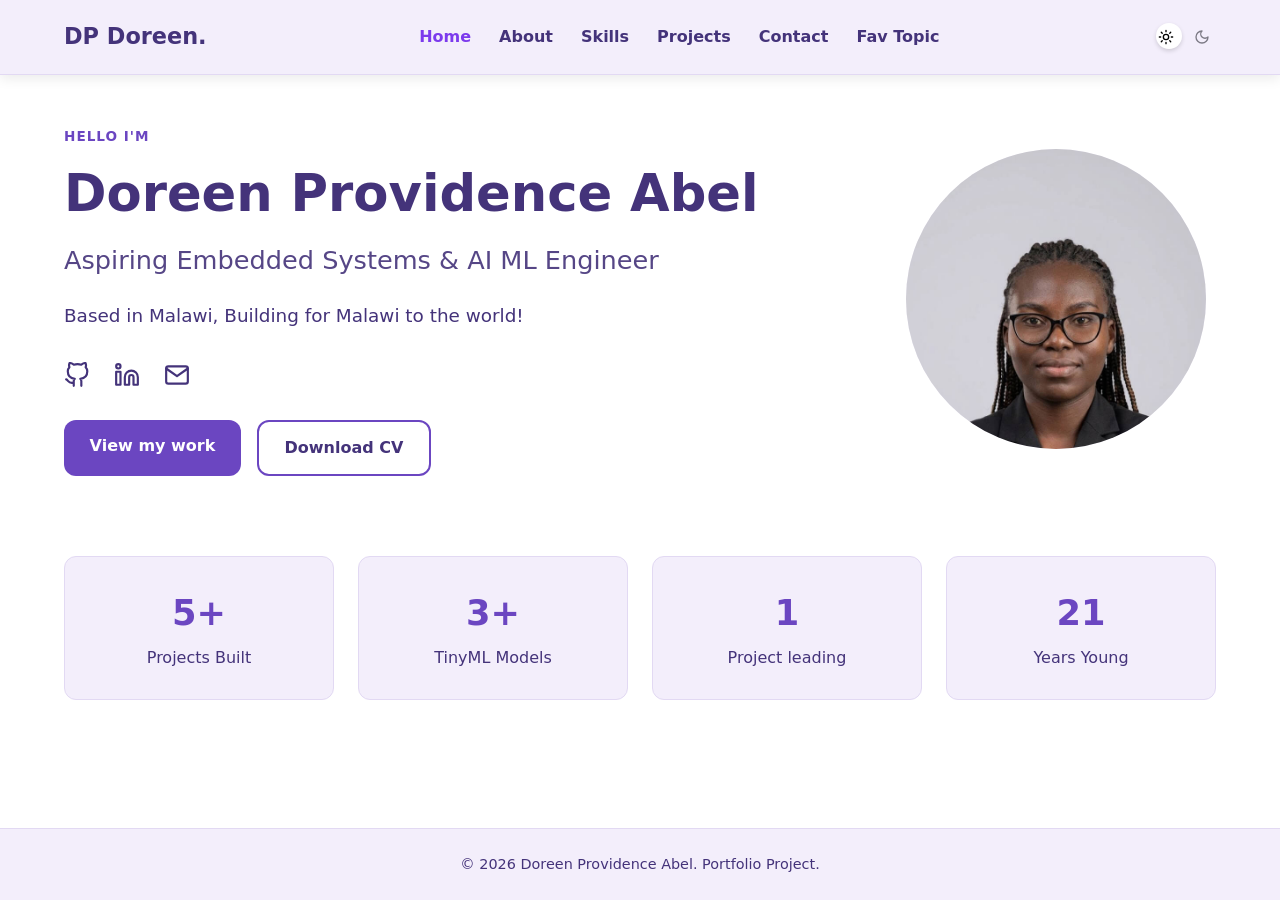
==== commit c0c962b5: "perf: optimize dark mode rendering pipeline and enforce font display swap parameters" ====
--- a/index.html
+++ b/index.html
@@ -6,6 +6,13 @@
     <meta name="viewport" content="width=device-width, initial-scale=1.0">
     <title>Doreen Providence Abel | Engineering Portfolio</title>
     <link rel="stylesheet" href="./css/style.css">
+
+    <script>
+        (function () {
+            const savedTheme = localStorage.getItem('theme') || 'light';
+            document.documentElement.setAttribute('data-theme', savedTheme);
+        })();
+    </script>
 </head>
 
 <body class="site-wrapper">
--- a/css/style.css
+++ b/css/style.css
@@ -13,6 +13,7 @@
     --max-width: 1200px;
     --radius: 12px;
     --transition: background-color 0.3s ease, color 0.3s ease, border-color 0.3s ease;
+
 }
 
 /* Dark Mode Variable Overrides (Theme Engine Variable Swap) */
@@ -25,6 +26,8 @@
     --color-border: #2D253E;
 }
 
+
+
 /* ==========================================================================
    2. STICKY FOOTER CORE ENGINE INITIALIZATION
    ========================================================================== */
@@ -47,7 +50,9 @@
     line-height: 1.6;
     display: flex;
     flex-direction: column;
-    /* Vertically locks layout headers and footer parameters */
+    text-rendering: optimizeLegibility;
+    -webkit-font-smoothing: antialiased;
+    -moz-osx-font-smoothing: grayscale;
 }
 
 /* Container boxes center elements dynamically inside a fluid 12-column grid layout constraint */
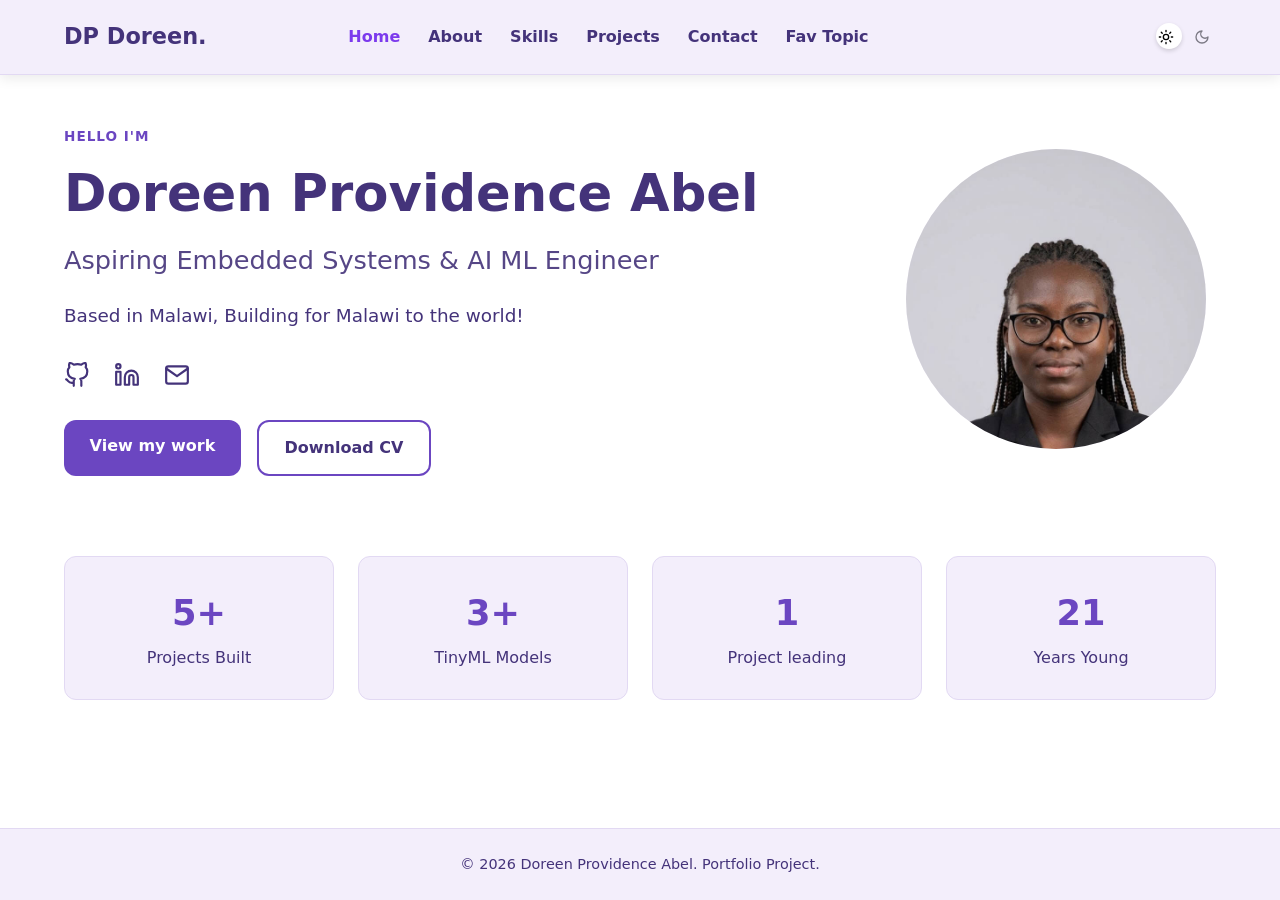
==== commit 18b4ad3b: "fix(nav): force identical left-to-right alignment across all viewport files" ====
--- a/index.html
+++ b/index.html
@@ -31,7 +31,7 @@
                 <li><a href="contact.html">Contact</a></li>
                 <li><a href="fav-topic.html">Fav Topic</a></li>
             </ul>
-
+            <div class="nav-utilities"></div>
             <!-- Finalized Vector Pill Theme Switcher (Matches Your Design Reference) -->
             <button id="theme-toggle" class="theme-switch-pill" aria-label="Toggle Light and Dark Mode State">
                 <span class="pill-thumb"></span>
@@ -53,7 +53,7 @@
             </button>
 
             <button id="hamburger-trigger" aria-label="Toggle Mobile Navigation Drawer">☰</button>
-
+            </div>
         </nav>
     </header>
 
--- a/css/style.css
+++ b/css/style.css
@@ -12,9 +12,10 @@
     --font-sans: 'Inter', system-ui, -apple-system, sans-serif;
     --max-width: 1200px;
     --radius: 12px;
-    --transition: background-color 0.3s ease, color 0.3s ease, border-color 0.3s ease;
-
-}
+    --transition: background-color 0.15s opacity ease, color 0.15s ease, border-color 0.15s ease;
+
+}
+
 
 /* Dark Mode Variable Overrides (Theme Engine Variable Swap) */
 [data-theme="dark"] {
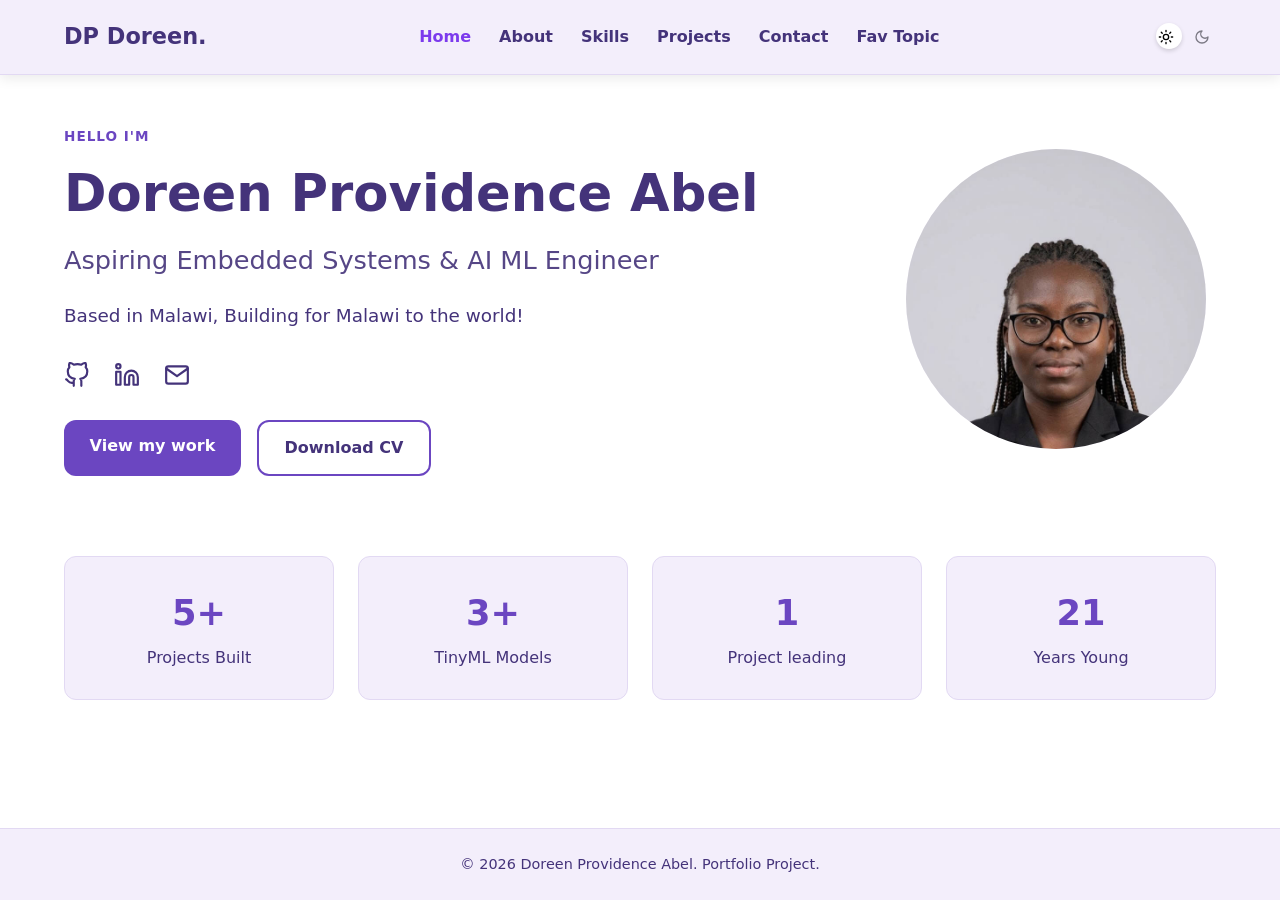
==== commit b7de265b: "fix(nav): force identical left-to-right alignment across all viewport files" ====
--- a/index.html
+++ b/index.html
@@ -31,28 +31,29 @@
                 <li><a href="contact.html">Contact</a></li>
                 <li><a href="fav-topic.html">Fav Topic</a></li>
             </ul>
-            <div class="nav-utilities"></div>
-            <!-- Finalized Vector Pill Theme Switcher (Matches Your Design Reference) -->
-            <button id="theme-toggle" class="theme-switch-pill" aria-label="Toggle Light and Dark Mode State">
-                <span class="pill-thumb"></span>
+            <div class="nav-utilities">
+                <!-- Finalized Vector Pill Theme Switcher (Matches Your Design Reference) -->
+                <button id="theme-toggle" class="theme-switch-pill" aria-label="Toggle Light and Dark Mode State">
+                    <span class="pill-thumb"></span>
 
-                <!-- Vector Sun Line Icon -->
-                <svg class="icon-sun" viewBox="0 0 24 24" fill="none" stroke="currentColor" stroke-width="2" stroke-linecap="round"
-                    stroke-linejoin="round">
-                    <circle cx="12" cy="12" r="4"></circle>
-                    <path
-                        d="M12 2v2M12 20v2M4.93 4.93l1.41 1.41M17.66 17.66l1.41 1.41M2 12h2M20 12h2M6.34 17.66l-1.41 1.41M19.07 4.93l-1.41 1.41">
-                    </path>
-                </svg>
+                    <!-- Vector Sun Line Icon -->
+                    <svg class="icon-sun" viewBox="0 0 24 24" fill="none" stroke="currentColor" stroke-width="2" stroke-linecap="round"
+                        stroke-linejoin="round">
+                        <circle cx="12" cy="12" r="4"></circle>
+                        <path
+                            d="M12 2v2M12 20v2M4.93 4.93l1.41 1.41M17.66 17.66l1.41 1.41M2 12h2M20 12h2M6.34 17.66l-1.41 1.41M19.07 4.93l-1.41 1.41">
+                        </path>
+                    </svg>
 
-                <!-- Vector Moon Line Icon -->
-                <svg class="icon-moon" viewBox="0 0 24 24" fill="none" stroke="currentColor" stroke-width="2" stroke-linecap="round"
-                    stroke-linejoin="round">
-                    <path d="M12 3a6 6 0 0 0 9 9 9 9 0 1 1-9-9Z"></path>
-                </svg>
-            </button>
+                    <!-- Vector Moon Line Icon -->
+                    <svg class="icon-moon" viewBox="0 0 24 24" fill="none" stroke="currentColor" stroke-width="2" stroke-linecap="round"
+                        stroke-linejoin="round">
+                        <path d="M12 3a6 6 0 0 0 9 9 9 9 0 1 1-9-9Z"></path>
+                    </svg>
+                </button>
 
-            <button id="hamburger-trigger" aria-label="Toggle Mobile Navigation Drawer">☰</button>
+                <button id="hamburger-trigger" aria-label="Toggle Mobile Navigation Drawer">☰</button>
+
             </div>
         </nav>
     </header>
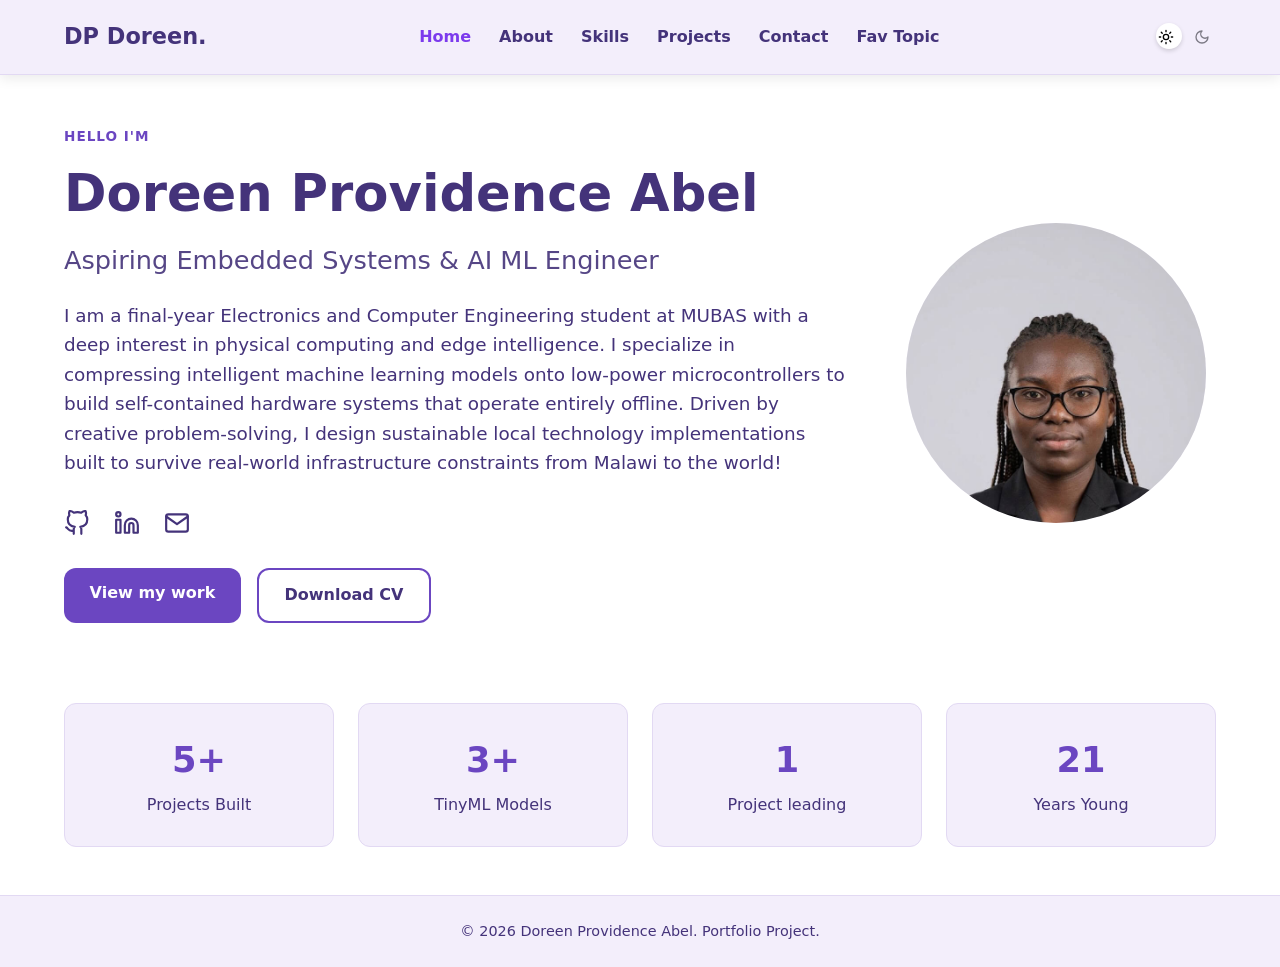
==== commit f57d15b1: "feat(home): enhance introductory hero biography description statement" ====
--- a/index.html
+++ b/index.html
@@ -66,7 +66,13 @@
                 <span class="eyebrow-sub">HELLO I'M</span>
                 <h1>Doreen Providence Abel</h1>
                 <h2>Aspiring Embedded Systems & AI ML Engineer</h2>
-                <p class="hero-tagline">Based in Malawi, Building for Malawi to the world!</p>
+                <p class="hero-tagline">
+                    I am a final-year Electronics and Computer Engineering student at MUBAS with a deep interest in physical computing and
+                    edge intelligence. I specialize in compressing intelligent machine learning models onto low-power microcontrollers to
+                    build self-contained hardware systems that operate entirely offline. Driven by creative problem-solving, I design
+                    sustainable local technology implementations built to survive real-world infrastructure constraints from Malawi to the
+                    world!
+                </p>
                 <div class="hero-social-icons-row">
                     <!-- Clickable GitHub Vector Link -->
                     <a href="https://github.com/pro247" target="_blank" class="hero-icon-link" aria-label="Open GitHub Developer Node">
